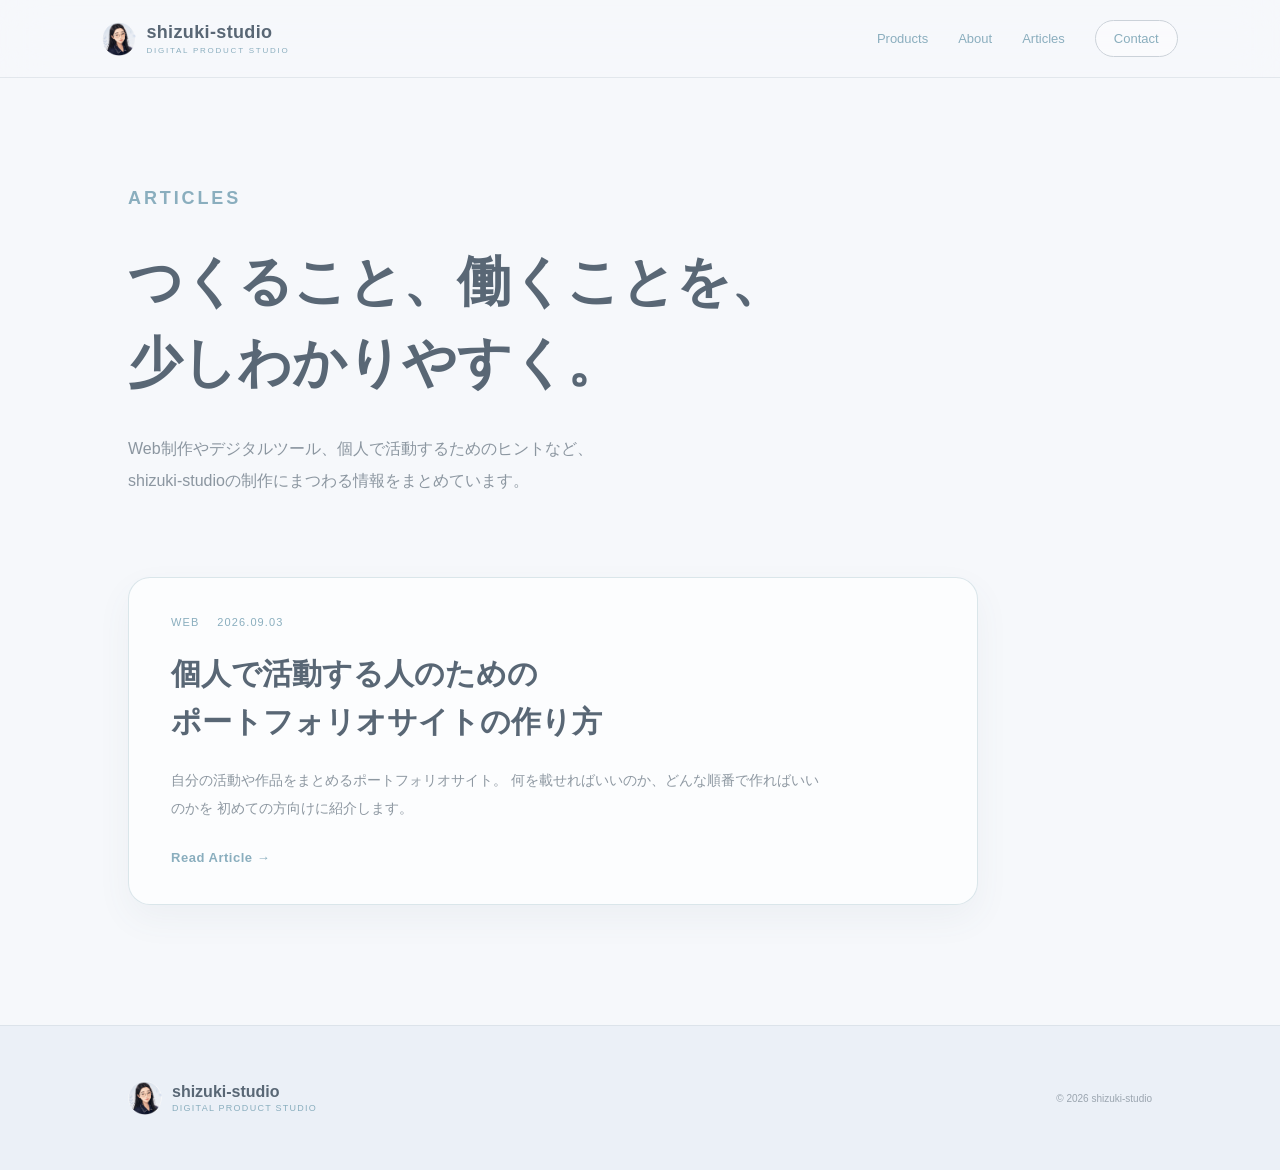
==== articles/index.html @ 88783978 "Add files via upload" ====
<!DOCTYPE html>
<html lang="ja">

<head>
  <meta charset="UTF-8">
  <meta name="viewport" content="width=device-width, initial-scale=1.0">

  <title>Articles | shizuki-studio</title>

  <meta
    name="description"
    content="Web制作やデジタルツール、個人での活動に役立つ情報を発信するshizuki-studioの記事一覧です。"
  >
<meta
  property="og:title"
  content="Articles | shizuki-studio"
>

<meta
  property="og:description"
  content="Web制作やデジタルツール、個人での活動に役立つ情報を発信するshizuki-studioの記事一覧です。"
>

<meta property="og:type" content="website">

<meta
  property="og:url"
  content="https://shizuki-studio.netlify.app/articles/"
>

<meta
  property="og:image"
  content="https://shizuki-studio.netlify.app/images/ogp.png"
>

<meta property="og:site_name" content="shizuki-studio">

<meta name="twitter:card" content="summary_large_image">
  <link rel="stylesheet" href="../style.css">
  <link rel="icon" type="image/png" href="../images/favicon.png">
  <link rel="canonical" href="https://shizuki-studio.netlify.app/articles/">
</head>

<body>

  <!-- HEADER -->
  <header class="header">

    <a href="../index.html" class="logo">
      <img src="../images/studio-icon.png" alt="" class="logo-icon">

      <div class="logo-text">
        <span class="logo-main">shizuki-studio</span>
        <span class="logo-sub">DIGITAL PRODUCT STUDIO</span>
      </div>
    </a>

   <nav class="nav">
  <a href="../index.html#products">Products</a>
  <a href="../index.html#about">About</a>
  <a href="index.html">Articles</a>
  <a href="../index.html#contact" class="nav-contact">Contact</a>
</nav>

  </header>


  <!-- ARTICLES -->
  <main class="articles-page">

    <section class="articles-hero">

      <p class="articles-label">ARTICLES</p>

      <h1>
        つくること、働くことを、<br>
        少しわかりやすく。
      </h1>

      <p class="articles-description">
        Web制作やデジタルツール、個人で活動するためのヒントなど、<br>
        shizuki-studioの制作にまつわる情報をまとめています。
      </p>

    </section>


    <section class="articles-list">

      <a
  href="portfolio-site-howto.html"
  class="article-card"
  data-publish="2026-09-07T17:00:00+09:00"
>

        <div class="article-card-meta">
          <span>WEB</span>
          <time datetime="2026-09-03">2026.09.03</time>
        </div>

        <h2>
          個人で活動する人のための<br>
          ポートフォリオサイトの作り方
        </h2>

        <p>
          自分の活動や作品をまとめるポートフォリオサイト。
          何を載せればいいのか、どんな順番で作ればいいのかを
          初めての方向けに紹介します。
        </p>

        <span class="article-read">
          Read Article →
        </span>

      </a>

    </section>

  </main>


  <!-- FOOTER -->
  <footer class="footer">

    <div class="footer-brand">
      <img src="../images/studio-icon.png" alt="" class="footer-logo-icon">

      <div class="footer-logo-text">
        <span class="footer-logo-main">shizuki-studio</span>
        <span class="footer-logo-sub">DIGITAL PRODUCT STUDIO</span>
      </div>
    </div>

    <p class="copyright">© 2026 shizuki-studio</p>

  </footer>
<script>
  const today = new Date();

  document.querySelectorAll(".article-card").forEach((article) => {
    const publishDate = article.dataset.publish;

    if (!publishDate) return;

    const publish = new Date(publishDate);

    if (publish > today) {
      article.style.display = "none";
    }
  });
</script>
</body>
</html>
---- style.css ----
:root {
  --shizuki-blue: #b5d9e8;
  --blue-mist: #b8cadb;
  --ice-blue: #cbdcec;
  --silver-mist: #cbd2d9;
  --snow-white: #f6f8fb;
  --shizuki-gray: #596775;

  --glass-white: rgba(255, 255, 255, 0.58);
  --glass-blue: rgba(181, 217, 232, 0.22);
  --glass-silver: rgba(203, 210, 217, 0.28);
}

* {
  box-sizing: border-box;
}

html {
  scroll-behavior: smooth;
}

body {
  margin: 0;
  font-family: -apple-system, BlinkMacSystemFont, "Helvetica Neue",
    "Hiragino Sans", sans-serif;
  color: var(--shizuki-gray);
  background: var(--snow-white);
}

/* =========================
   Header
========================= */

.header {
  position: sticky;
  top: 0;
  z-index: 1000;
  width: 100%;
  min-height: 78px;
  display: flex;
  align-items: center;
  justify-content: space-between;
  padding: 14px 8%;
  background: rgba(246, 248, 251, 0.78);
  backdrop-filter: blur(20px);
  -webkit-backdrop-filter: blur(20px);
  border-bottom: 1px solid rgba(203, 210, 217, 0.45);
}

.logo {
  display: flex;
  flex-direction: row;
  align-items: center;
  gap: 10px;

  text-decoration: none;
}

.logo-icon {
  width: 34px;
  height: 34px;

  object-fit: cover;
  border-radius: 50%;
}

.logo-text {
  display: flex;
  flex-direction: column;
}

.logo-main {
  font-size: 18px;
  font-weight: 700;
  letter-spacing: 0.02em;
  color: var(--shizuki-gray);
}

.logo-sub {
  margin-top: 3px;
  font-size: 8px;
  letter-spacing: 0.22em;
  color: #8aaebe;
}

.nav {
  display: flex;
  align-items: center;
  gap: 30px;
}

.nav a {
  position: relative;
  font-size: 13px;
  font-weight: 500;
  color: #8aaebe;
  text-decoration: none;
  transition: 0.2s;
}

.nav a:not(.nav-contact)::after {
  content: "";
  position: absolute;
  left: 0;
  bottom: -6px;
  width: 0;
  height: 1px;
  background: var(--shizuki-blue);
  transition: 0.2s;
}

.nav a:not(.nav-contact):hover::after {
  width: 100%;
}

.nav a:hover {
  color: #7899aa;
}

.nav-contact {
  padding: 10px 18px;
  border: 1px solid var(--silver-mist);
  border-radius: 999px;
  background: rgba(255, 255, 255, 0.42);
  color: #8aaebe !important;
}

/* =========================
   Hero
========================= */

.hero {
  position: relative;
  min-height: 650px;

  display: grid;
  grid-template-columns: 54% 46%;
  align-items: center;
  gap: 55px;

  padding: 80px 8%;

  overflow: hidden;

  background:
    radial-gradient(
      circle at 82% 22%,
      rgba(181, 217, 232, 0.42),
      transparent 32%
    ),
    radial-gradient(
      circle at 65% 80%,
      rgba(203, 220, 236, 0.38),
      transparent 36%
    ),
    linear-gradient(
      135deg,
      #ffffff 0%,
      var(--snow-white) 55%,
      rgba(203, 210, 217, 0.32) 100%
    );
}

.hero-content {
  width: 100%;
  max-width: 650px;
  justify-self: end;
  grid-template-columns: 52% 48%;
}

.hero-label,
.section-label {
  color: #8aaebe;
}

.hero h1 {
  margin: 20px 0;
  font-size: clamp(42px, 5vw, 66px);
  line-height: 1.25;
  color: var(--shizuki-gray);
}

.hero-text {
  max-width: 520px;
  line-height: 2;
  font-size: 15px;
  color: rgba(89, 103, 117, 0.76);
}

.button {
  display: inline-block;
  margin-top: 28px;
  padding: 15px 30px;
  border: 1px solid rgba(255, 255, 255, 0.75);
  border-radius: 100px;
  background: linear-gradient(
    135deg,
    var(--shizuki-blue),
    var(--blue-mist)
  );
  color: var(--shizuki-gray);
  box-shadow: 0 10px 30px rgba(89, 103, 117, 0.08);
  text-decoration: none;
  transition: 0.2s;
}

.button:hover {
  transform: translateY(-2px);
}

.hero-visual {
  width: 100%;
  display: flex;
  align-items: center;
  justify-content: flex-start;
}

.hero-product-image {
  display: block;
  width: 100%;
  max-width: 720px;
  height: auto;
  object-fit: contain;
}

.visual-card {
  position: absolute;
  display: flex;
  align-items: flex-end;
  padding: 24px;
  border: 1px solid rgba(255, 255, 255, 0.72);
  border-radius: 32px;
  background: linear-gradient(
    145deg,
    rgba(255, 255, 255, 0.52),
    rgba(181, 217, 232, 0.18)
  );
  backdrop-filter: blur(24px);
  -webkit-backdrop-filter: blur(24px);
  box-shadow:
    0 25px 60px rgba(89, 103, 117, 0.09),
    inset 0 1px 0 rgba(255, 255, 255, 0.8);
}

.visual-card span {
  font-size: 11px;
  letter-spacing: 0.2em;
  color: rgba(89, 103, 117, 0.58);
}

.card-1 {
  width: 260px;
  height: 300px;
  top: 20px;
  left: 80px;
  transform: rotate(5deg);
}

.card-2 {
  width: 210px;
  height: 230px;
  bottom: 30px;
  left: 0;
  transform: rotate(-8deg);
}

.card-3 {
  width: 170px;
  height: 190px;
  right: 0;
  bottom: 65px;
  transform: rotate(9deg);
}

/* =========================
   Common Sections
========================= */

.section {
  padding: 120px 10%;
}

.section-label {
  font-size: 12px;
  letter-spacing: 0.18em;
  font-weight: 600;
}

.section h2 {
  margin: 12px 0 25px;
  font-size: 34px;
  color: var(--shizuki-gray);
}

.section-text {
  max-width: 650px;
  font-size: 15px;
  line-height: 2;
  color: rgba(89, 103, 117, 0.76);
}

/* =========================
   About
========================= */

.about-section {
  display: grid;
  grid-template-columns: 320px 1fr;
  gap: 90px;
  align-items: start;

  padding-left: calc(8% + 60px);
  padding-right: 8%;
}

.about-left {
  align-self: start;
}

.about-label {
  margin: 0;

  font-size: 18px;
  font-weight: 600;
  letter-spacing: 0.16em;

  color: #8aaebe;
}

.about-profile {
  display: flex;
  flex-direction: column;
  align-items: flex-start;

  margin-top: 35px;
  margin-left: 85px;
}

.about-profile-icon {
  width: 220px;
  height: 220px;

  object-fit: cover;
  border-radius: 50%;

  border: 1px solid rgba(203, 210, 217, 0.6);

  box-shadow:
    0 18px 45px
    rgba(89, 103, 117, 0.10);
}

.about-profile-link {
  width: 220px;

  display: flex;
  align-items: center;
  justify-content: space-between;

  margin-top: 22px;
  padding-bottom: 8px;

  border-bottom: 1px solid var(--silver-mist);

  color: #8aaebe;
  text-decoration: none;

  font-size: 13px;
  letter-spacing: 0.08em;

  transition: 0.2s;
}

.about-profile-link span:last-child {
  color: #8aaebe;
  transition: 0.2s;
}

.about-profile-link:hover {
  color: #7899aa;
}

.about-profile-link:hover span:last-child {
  transform: translateX(5px);
}


/* 右：About本文 */

.about-content {
  padding: 0;
}

.about-content h2 {
  margin: 0 0 28px;

  font-size: clamp(32px, 4vw, 46px);
  line-height: 1.5;

  color: var(--shizuki-gray);
}

.about-main {
  margin: 0;

  font-size: 18px;
  line-height: 2.1;

  color: rgba(89, 103, 117, 0.88);
}

.about-text {
  max-width: 570px;

  margin-top: 28px;

  font-size: 14px;
  line-height: 2;

  color: rgba(89, 103, 117, 0.68);
}

.about-tags {
  display: flex;
  flex-wrap: wrap;
  gap: 10px;

  margin-top: 35px;
}

.about-tags span {
  padding: 8px 17px;

  border: 1px solid rgba(203, 210, 217, 0.7);
  border-radius: 999px;

  background: rgba(255, 255, 255, 0.45);

  font-size: 11px;
  letter-spacing: 0.1em;

  color: #8aaebe;
}

/* =========================
   Products
========================= */

.products {
  background: linear-gradient(
    180deg,
    rgba(255, 255, 255, 0.72),
    var(--snow-white)
  );
}

.products-heading {
  display: block;
  margin-bottom: 55px;
}

.products-label {
  margin: 0 0 32px;

  font-size: 18px;
  font-weight: 600;
  letter-spacing: 0.16em;

  color: #8aaebe;
}

.products-heading h2 {
  margin: 0;

  font-size: clamp(32px, 4vw, 46px);
  line-height: 1.5;

  color: var(--shizuki-gray);
}

.products-intro {
  max-width: 650px;
  margin: 28px 0 0;

  font-size: 16px;
  line-height: 2;

  color: rgba(89, 103, 117, 0.68);
}

.product-grid {
  display: grid;
  grid-template-columns: repeat(auto-fit, minmax(260px, 1fr));
  gap: 30px;
  margin-top: 50px;
}

.product-card {
  position: relative;
  padding: 22px 22px 28px;
  border: 1px solid rgba(203, 210, 217, 0.55);
  border-radius: 24px;
  background: rgba(255, 255, 255, 0.58);
  backdrop-filter: blur(18px);
  -webkit-backdrop-filter: blur(18px);
  box-shadow: 0 18px 45px rgba(89, 103, 117, 0.07);
  transition: 0.25s;
}

.product-card:hover {
  transform: translateY(-5px);
  box-shadow: 0 24px 55px rgba(89, 103, 117, 0.11);
}

.product-image {
  height: 220px;
  margin-bottom: 25px;
  border-radius: 18px;
  overflow: hidden;
  background: linear-gradient(
    135deg,
    rgba(203, 220, 236, 0.58),
    rgba(255, 255, 255, 0.78)
  );
}

.product-image img {
  width: 100%;
  height: 100%;
  object-fit: cover;
  display: block;
}

.product-card .product-category {
  margin-top: 0;
  font-size: 10px;
  font-weight: 600;
  letter-spacing: 0.18em;
  color: #8aaebe;
}

.product-card h3 {
  margin: 9px 0 12px;
  font-size: 21px;
  color: var(--shizuki-gray);
}

.product-card p {
  line-height: 1.8;
  color: rgba(89, 103, 117, 0.68);
}

.product-card a {
  text-decoration: none;
}

.product-link {
  display: flex !important;
  align-items: center;
  justify-content: space-between;
  width: 100%;
  margin-top: 22px !important;
  padding-top: 17px;
  border-top: 1px solid rgba(203, 210, 217, 0.65);
  font-size: 12px;
  font-weight: 600;
  letter-spacing: 0.05em;
  color: var(--shizuki-gray) !important;
}

.product-link span {
  font-size: 17px;
  color: #8aaebe;
  transition: 0.2s;
}

.product-link:hover span {
  transform: translateX(4px);
}

.coming-soon {
  display: inline-block;
  margin-top: 20px;
  padding: 7px 13px;
  border-radius: 999px;
  background: rgba(181, 217, 232, 0.32);
  font-size: 10px;
  font-weight: 600;
  letter-spacing: 0.12em;
  color: rgba(89, 103, 117, 0.7);
}

/* =========================
   CONTACT
========================= */

.contact-section {
  padding-top: 80px;

  background:
    radial-gradient(
      circle at 15% 30%,
      rgba(181, 217, 232, 0.25),
      transparent 30%
    ),
    linear-gradient(
      180deg,
      var(--snow-white),
      rgba(203, 220, 236, 0.32)
    );
}


/* 左右レイアウト */

.contact-grid {
  display: grid;
  grid-template-columns: 1.4fr 0.8fr;
  gap: 120px;
  align-items: start;
}

.contact-main,
.contact-other-links {
  padding-top: 0;
}


/* CONTACT / LINKS 共通タイトル */

.contact-label,
.contact-links-label {
  margin: 0 0 32px;

  font-size: 18px;
  font-weight: 600;
  line-height: 1;
  letter-spacing: 0.16em;

  color: #8aaebe;
}


/* 左：お問い合わせ */

.contact-main h2 {
  margin: 0;

  font-size: clamp(32px, 4vw, 46px);
  line-height: 1.5;

  color: var(--shizuki-gray);
}

.contact-text {
  max-width: 650px;
  margin: 28px 0 0;

  font-size: 16px;
  line-height: 2;

  color: rgba(89, 103, 117, 0.68);
}


/* メール */

.contact-mail-wrap {
  display: flex;
  align-items: center;
  gap: 18px;

  margin-top: 32px;
}

.contact-mail-button {
  display: inline-flex;
  align-items: center;
  gap: 12px;

  padding: 13px 20px;

  border: 1px solid rgba(138, 174, 190, 0.45);
  border-radius: 12px;

  background: rgba(181, 217, 232, 0.16);

  color: var(--shizuki-gray);
  text-decoration: none;

  transition: 0.2s;
  cursor: pointer;
}

.contact-mail-button span {
  color: #8aaebe;
  transition: 0.2s;
}

.contact-mail-button:hover {
  background: rgba(181, 217, 232, 0.30);
  border-color: #8aaebe;

  transform: translateY(-2px);
}

.contact-mail-button:hover span {
  transform: translateX(4px);
}

.contact-mail-address {
  font-size: 14px;
  letter-spacing: 0.03em;

  color: rgba(89, 103, 117, 0.72);

  user-select: text;
}


/* 右：LINKS */

.contact-link-grid {
  display: grid;
  grid-template-columns: repeat(2, minmax(0, 1fr));
  gap: 14px;
}

.contact-link-card {
  position: relative;
  min-height: 125px;

  display: flex;
  align-items: flex-end;

  padding: 18px;

  border: 1px solid rgba(138, 174, 190, 0.35);
  border-radius: 18px;

  background: rgba(255, 255, 255, 0.48);

  backdrop-filter: blur(16px);
  -webkit-backdrop-filter: blur(16px);

  box-shadow: 0 12px 30px rgba(89, 103, 117, 0.06);

  color: var(--shizuki-gray);
  text-decoration: none;

  transition: 0.25s;
}

.contact-link-icon {
  position: absolute;
  top: 18px;
  left: 18px;

  width: 40px;
  height: 40px;

  object-fit: contain;
}

.profile-card-icon {
  border-radius: 50%;
}

.contact-link-name {
  font-size: 15px;
  font-weight: 600;
  letter-spacing: 0.04em;
}

.contact-link-arrow {
  position: absolute;
  right: 18px;
  bottom: 18px;

  font-size: 17px;
  color: #8aaebe;

  transition: 0.2s;
}

.contact-link-card:hover {
  transform: translateY(-4px);

  border-color: rgba(138, 174, 190, 0.65);
  background: rgba(255, 255, 255, 0.68);

  box-shadow:
    0 18px 40px
    rgba(89, 103, 117, 0.10);
}

.contact-link-name {
  font-size: 15px;
  font-weight: 600;
  letter-spacing: 0.04em;
}

.contact-link-arrow {
  font-size: 17px;
  color: #8aaebe;

  transition: 0.2s;
}

.contact-link-card:hover .contact-link-arrow {
  transform: translateX(3px);
}

/* =========================
   Footer
========================= */

.footer {
  display: flex;
  align-items: center;
  justify-content: space-between;

  padding: 55px 10%;

  background: rgba(203, 220, 236, 0.28);
  border-top: 1px solid rgba(203, 210, 217, 0.45);
}


/* ブランド */

.footer-brand {
  display: flex;
  flex-direction: row;
  align-items: center;
  gap: 10px;
}

.footer-logo-icon {
  width: 34px;
  height: 34px;

  object-fit: cover;
  border-radius: 50%;
  flex-shrink: 0;
}

.footer-logo-text {
  display: flex;
  flex-direction: column;
}

.footer-logo-main {
  font-size: 16px;
  font-weight: 600;

  color: var(--shizuki-gray);
}

.footer-logo-sub {
  margin-top: 2px;

  font-size: 9px;
  font-weight: 500;
  letter-spacing: 0.14em;

  color: #8aaebe;
}


/* コピーライト */

.copyright {
  margin: 0;

  font-size: 10px;

  color: rgba(89, 103, 117, 0.55);
}

/* =========================
   Profile Page
========================= */

.profile-page {
  min-height: 100vh;
  background:
    radial-gradient(
      circle at 50% 0%,
      rgba(181, 217, 232, 0.38),
      transparent 40%
    ),
    linear-gradient(
      180deg,
      #ffffff 0%,
      var(--snow-white) 55%,
      rgba(203, 220, 236, 0.3) 100%
    );
}

.profile-header {
  width: 100%;
  padding: 28px 7%;
}

.profile-back {
  font-size: 12px;
  letter-spacing: 0.05em;
  color: rgba(89, 103, 117, 0.72);
  text-decoration: none;
}

.profile-container {
  width: 100%;
  display: flex;
  justify-content: center;
  padding: 30px 20px 100px;
}

.profile-main {
  width: 100%;
  max-width: 480px;
  text-align: center;
}

.profile-icon {
  width: 110px;
  aspect-ratio: 1 / 1;
  object-fit: cover;
  object-position: center;
  border-radius: 50%;
  border: 5px solid rgba(255, 255, 255, 0.82);
  box-shadow: 0 15px 40px rgba(89, 103, 117, 0.1);
  display: block;
  margin: 0 auto;
}

.profile-label {
  margin: 25px 0 8px;
  font-size: 9px;
  font-weight: 600;
  letter-spacing: 0.2em;
  color: #8aaebe;
}

.profile-main h1 {
  margin: 0;
  font-size: 28px;
  color: var(--shizuki-gray);
}

.profile-studio {
  margin: 7px 0 0;
  font-size: 12px;
  letter-spacing: 0.05em;
  color: rgba(89, 103, 117, 0.55);
}

.profile-description {
  margin: 28px auto 0;
  font-size: 14px;
  line-height: 2;
  color: rgba(89, 103, 117, 0.72);
}

.profile-links {
  display: flex;
  flex-direction: column;
  gap: 13px;
  margin-top: 38px;
}

.profile-links a {
  display: flex;
  justify-content: space-between;
  align-items: center;
  width: 100%;
  padding: 18px 22px;
  border: 1px solid rgba(203, 210, 217, 0.62);
  border-radius: 18px;
  background: rgba(255, 255, 255, 0.5);
  box-shadow: 0 10px 30px rgba(89, 103, 117, 0.06);
  color: var(--shizuki-gray);
  text-decoration: none;
  font-size: 13px;
  backdrop-filter: blur(16px);
  -webkit-backdrop-filter: blur(16px);
  transition: 0.2s;
}

.profile-links a:hover {
  transform: translateY(-3px);
  border-color: var(--shizuki-blue);
  box-shadow: 0 15px 35px rgba(89, 103, 117, 0.1);
}

.profile-favorites {
  margin-top: 50px;
}

.profile-small-label {
  font-size: 9px;
  font-weight: 600;
  letter-spacing: 0.18em;
  color: #8aaebe;
}

.favorite-tags {
  display: flex;
  justify-content: center;
  flex-wrap: wrap;
  gap: 9px;
  margin-top: 15px;
}

.favorite-tags span {
  padding: 8px 14px;
  border: 1px solid rgba(203, 210, 217, 0.5);
  border-radius: 999px;
  background: rgba(181, 217, 232, 0.24);
  font-size: 11px;
  color: rgba(89, 103, 117, 0.72);
}

.profile-link-left {
  display: flex;
  align-items: center;
  gap: 14px;
}

.profile-link-left img {
  width: 25px;
  height: 25px;
  object-fit: contain;
  flex-shrink: 0;
}

.profile-link-arrow {
  font-size: 15px;
  color: #8aaebe;
  transition: transform 0.2s;
}

.profile-links a:hover .profile-link-arrow {
  transform: translate(3px, -3px);
}

/* =========================
   ARTICLES
========================= */

.articles-page {
  min-height: 100vh;
  background: var(--snow-white);
}

.articles-hero {
  padding: 110px 10% 80px;
}

.articles-label {
  margin: 0 0 32px;
  font-size: 18px;
  font-weight: 600;
  letter-spacing: .16em;
  color: #8aaebe;
}

.articles-hero h1 {
  margin: 0;
  font-size: clamp(36px, 5vw, 54px);
  line-height: 1.5;
  color: var(--shizuki-gray);
}

.articles-description {
  max-width: 650px;
  margin: 30px 0 0;
  font-size: 16px;
  line-height: 2;
  color: rgba(89, 103, 117, .68);
}


/* 記事一覧 */

.articles-list {
  padding: 0 10% 120px;
}

.article-card {
  display: block;
  max-width: 850px;
  padding: 38px 42px;
  border: 1px solid rgba(138, 174, 190, .3);
  border-radius: 22px;
  background: rgba(255, 255, 255, .65);
  box-shadow: 0 14px 35px rgba(89, 103, 117, .06);
  color: var(--shizuki-gray);
  text-decoration: none;
  transition: .25s;
}

.article-card:hover {
  transform: translateY(-4px);
  border-color: rgba(138, 174, 190, .6);
  box-shadow: 0 20px 45px rgba(89, 103, 117, .1);
}

.article-card-meta {
  display: flex;
  align-items: center;
  gap: 18px;
  margin-bottom: 22px;
  font-size: 11px;
  letter-spacing: .1em;
  color: #8aaebe;
}

.article-card h2 {
  margin: 0;
  font-size: clamp(23px, 3vw, 30px);
  line-height: 1.6;
  color: var(--shizuki-gray);
}

.article-card p {
  max-width: 650px;
  margin: 20px 0 0;
  font-size: 14px;
  line-height: 2;
  color: rgba(89, 103, 117, .68);
}

.article-read {
  display: inline-block;
  margin-top: 28px;
  font-size: 13px;
  font-weight: 600;
  letter-spacing: .04em;
  color: #8aaebe;
}

/* =========================
   ARTICLE PAGE
========================= */

.article-page {
  min-height: 100vh;
  background: var(--snow-white);
}

.article {
  max-width: 920px;
  margin: 0 auto;
  padding: 110px 7% 120px;
}

.article-header {
  padding-bottom: 55px;
  border-bottom: 1px solid rgba(138, 174, 190, .28);
}

.article-meta {
  display: flex;
  align-items: center;
  gap: 18px;
  margin-bottom: 24px;
  font-size: 11px;
  letter-spacing: .1em;
  color: #8aaebe;
}

.article-header h1 {
  margin: 0;
  font-size: clamp(34px, 5vw, 50px);
  line-height: 1.55;
  color: var(--shizuki-gray);
}

.article-lead {
  max-width: 720px;
  margin: 30px 0 0;
  font-size: 16px;
  line-height: 2;
  color: rgba(89, 103, 117, .72);
}


/* 本文 */

.article-body {
  max-width: 760px;
  margin: 70px auto 0;
}

.article-body h2 {
  margin: 70px 0 24px;
  padding-bottom: 14px;
  border-bottom: 1px solid rgba(138, 174, 190, .28);
  font-size: 28px;
  line-height: 1.6;
  color: var(--shizuki-gray);
}

.article-body h2:first-child {
  margin-top: 0;
}

.article-body h3 {
  margin: 42px 0 18px;
  font-size: 21px;
  line-height: 1.6;
  color: var(--shizuki-gray);
}

.article-body p {
  margin: 0 0 26px;
  font-size: 16px;
  line-height: 2.1;
  color: rgba(89, 103, 117, .78);
}

.article-body ul,
.article-body ol {
  margin: 24px 0 32px;
  padding-left: 1.5em;
}

.article-body li {
  margin-bottom: 12px;
  font-size: 16px;
  line-height: 1.9;
  color: rgba(89, 103, 117, .78);
}

.article-body a {
  color: #8aaebe;
  text-decoration: underline;
  text-underline-offset: 4px;
}


/* 商品導線 */

.article-product {
  max-width: 760px;
  margin: 90px auto 0;
  padding: 42px;
  border: 1px solid rgba(138, 174, 190, .32);
  border-radius: 22px;
  background:
    radial-gradient(
      circle at 15% 20%,
      rgba(181, 217, 232, .24),
      transparent 36%
    ),
    rgba(255, 255, 255, .66);
  box-shadow: 0 16px 38px rgba(89, 103, 117, .06);
}

.article-product-label {
  margin: 0 0 18px;
  font-size: 11px;
  font-weight: 600;
  letter-spacing: .16em;
  color: #8aaebe;
}

.article-product h2 {
  margin: 0;
  font-size: 28px;
  line-height: 1.6;
  color: var(--shizuki-gray);
}

.article-product > p:not(.article-product-label) {
  max-width: 600px;
  margin: 22px 0 28px;
  font-size: 15px;
  line-height: 2;
  color: rgba(89, 103, 117, .72);
}


/* 記事一覧へ */

.article-back {
  max-width: 760px;
  margin: 55px auto 0;
}

.article-back a {
  font-size: 13px;
  color: #8aaebe;
  text-decoration: none;
}

.article-back a:hover {
  text-decoration: underline;
  text-underline-offset: 4px;
}

/* =========================
   HOME ARTICLES
========================= */

.home-articles {
  background:
    radial-gradient(
      circle at 85% 20%,
      rgba(181, 217, 232, .18),
      transparent 32%
    ),
    var(--snow-white);
}

.home-articles-heading {
  display: flex;
  justify-content: space-between;
  align-items: flex-end;
  gap: 40px;
  margin-bottom: 55px;
}

.home-articles-label {
  margin: 0 0 32px;
  font-size: 18px;
  font-weight: 600;
  letter-spacing: .16em;
  color: #8aaebe;
}

.home-articles-heading h2 {
  margin: 0;
  font-size: clamp(32px, 4vw, 46px);
  line-height: 1.5;
  color: var(--shizuki-gray);
}

.articles-all-link {
  flex-shrink: 0;
  padding-bottom: 8px;
  font-size: 13px;
  font-weight: 600;
  color: #8aaebe;
  text-decoration: none;
}

.articles-all-link span {
  display: inline-block;
  margin-left: 6px;
  transition: .2s;
}

.articles-all-link:hover span {
  transform: translateX(4px);
}


/* 記事カード */

.home-article-list {
  max-width: 850px;
}

.home-article-card {
  display: block;
  padding: 38px 42px;
  border: 1px solid rgba(138, 174, 190, .3);
  border-radius: 22px;
  background: rgba(255, 255, 255, .62);
  box-shadow: 0 14px 35px rgba(89, 103, 117, .06);
  color: var(--shizuki-gray);
  text-decoration: none;
  transition: .25s;
}

.home-article-card:hover {
  transform: translateY(-4px);
  border-color: rgba(138, 174, 190, .6);
  box-shadow: 0 20px 45px rgba(89, 103, 117, .1);
}

.home-article-meta {
  display: flex;
  align-items: center;
  gap: 18px;
  margin-bottom: 22px;
  font-size: 11px;
  letter-spacing: .1em;
  color: #8aaebe;
}

.home-article-card h3 {
  margin: 0;
  font-size: clamp(23px, 3vw, 30px);
  line-height: 1.6;
  color: var(--shizuki-gray);
}

.home-article-card p {
  max-width: 650px;
  margin: 20px 0 0;
  font-size: 14px;
  line-height: 2;
  color: rgba(89, 103, 117, .68);
}

.home-article-read {
  display: inline-block;
  margin-top: 28px;
  font-size: 13px;
  font-weight: 600;
  color: #8aaebe;
}

/* =========================
   Smartphone
========================= */

@media (max-width: 700px) {
  .header {
    padding: 12px 6%;
  }

  .logo-main {
    font-size: 15px;
  }

  .logo-sub {
    font-size: 7px;
  }

  .nav {
    gap: 12px;
  }

  .nav a {
    font-size: 11px;
  }

  .nav-contact {
    padding: 8px 12px;
  }

  .hero {
  grid-template-columns: 1fr;
  min-height: auto;
  padding: 60px 7%;
}

.hero-content {
  width: 100%;
  max-width: none;
}

.hero-visual {
  width: 100%;
  margin: 40px auto 0;
}

.hero-product-image {
  width: 100%;
  max-width: 500px;
}

  .section {
    padding: 90px 7%;
  }

  .about-section {
    grid-template-columns: 1fr;
    gap: 20px;
  }

  .about-content {
    padding-top: 0;
  }

  .about-main {
    font-size: 16px;
  }

  .products-heading {
    flex-direction: column;
    align-items: flex-start;
    gap: 10px;
  }

  .products-intro br {
    display: none;
  }

  .footer {
    flex-direction: column;
    align-items: flex-start;
    gap: 30px;
    padding: 45px 7%;
  }
}

@media (max-width: 700px) {

  .contact-grid {
    grid-template-columns: 1fr;
    row-gap: 0;
  }

  /* 1. CONTACT */
  .contact-label {
    order: 1;
    margin-bottom: 24px;
  }

  /* 2. お問い合わせ本文 */
  .contact-main {
    order: 2;
    width: 100%;
  }

  /* 3. LINKS */
  .contact-links-label {
    order: 3;
    margin-top: 55px;
    margin-bottom: 24px;
  }

  /* 4. リンクカード */
  .contact-other-links {
    order: 4;
    width: 100%;
    display: block;
  }

  .contact-link-grid {
    display: grid;
    grid-template-columns: repeat(2, minmax(0, 1fr));
    gap: 12px;
  }

  .contact-link-card {
    min-height: 110px;
  }

  .contact-mail-wrap {
    flex-direction: column;
    align-items: flex-start;
    gap: 12px;
  }

    /* ARTICLES */

  .articles-hero {
    padding: 70px 7% 55px;
  }

  .articles-hero h1 {
    font-size: 32px;
  }

  .articles-description br {
    display: none;
  }

  .articles-list {
    padding: 0 7% 90px;
  }

  .article-card {
    padding: 28px 24px;
    border-radius: 18px;
  }

  .article-card h2 br {
    display: none;
  }

    /* ARTICLE PAGE */

  .article {
    padding: 70px 7% 90px;
  }

  .article-header {
    padding-bottom: 42px;
  }

  .article-header h1 {
    font-size: 31px;
  }

  .article-header h1 br {
    display: none;
  }

  .article-lead {
    font-size: 15px;
  }

  .article-body {
    margin-top: 50px;
  }

  .article-body h2 {
    margin-top: 55px;
    font-size: 23px;
  }

  .article-body h3 {
    font-size: 19px;
  }

  .article-body p,
  .article-body li {
    font-size: 15px;
  }

  .article-product {
    margin-top: 65px;
    padding: 30px 24px;
    border-radius: 18px;
  }

  .article-product h2 {
    font-size: 23px;
  }

    /* HOME ARTICLES */

  .home-articles-heading {
    flex-direction: column;
    align-items: flex-start;
    gap: 28px;
    margin-bottom: 40px;
  }

  .home-articles-label {
    margin-bottom: 24px;
  }

  .articles-all-link {
    padding-bottom: 0;
  }

  .home-article-card {
    padding: 28px 24px;
    border-radius: 18px;
  }

  .home-article-card h3 br {
    display: none;
  }

}
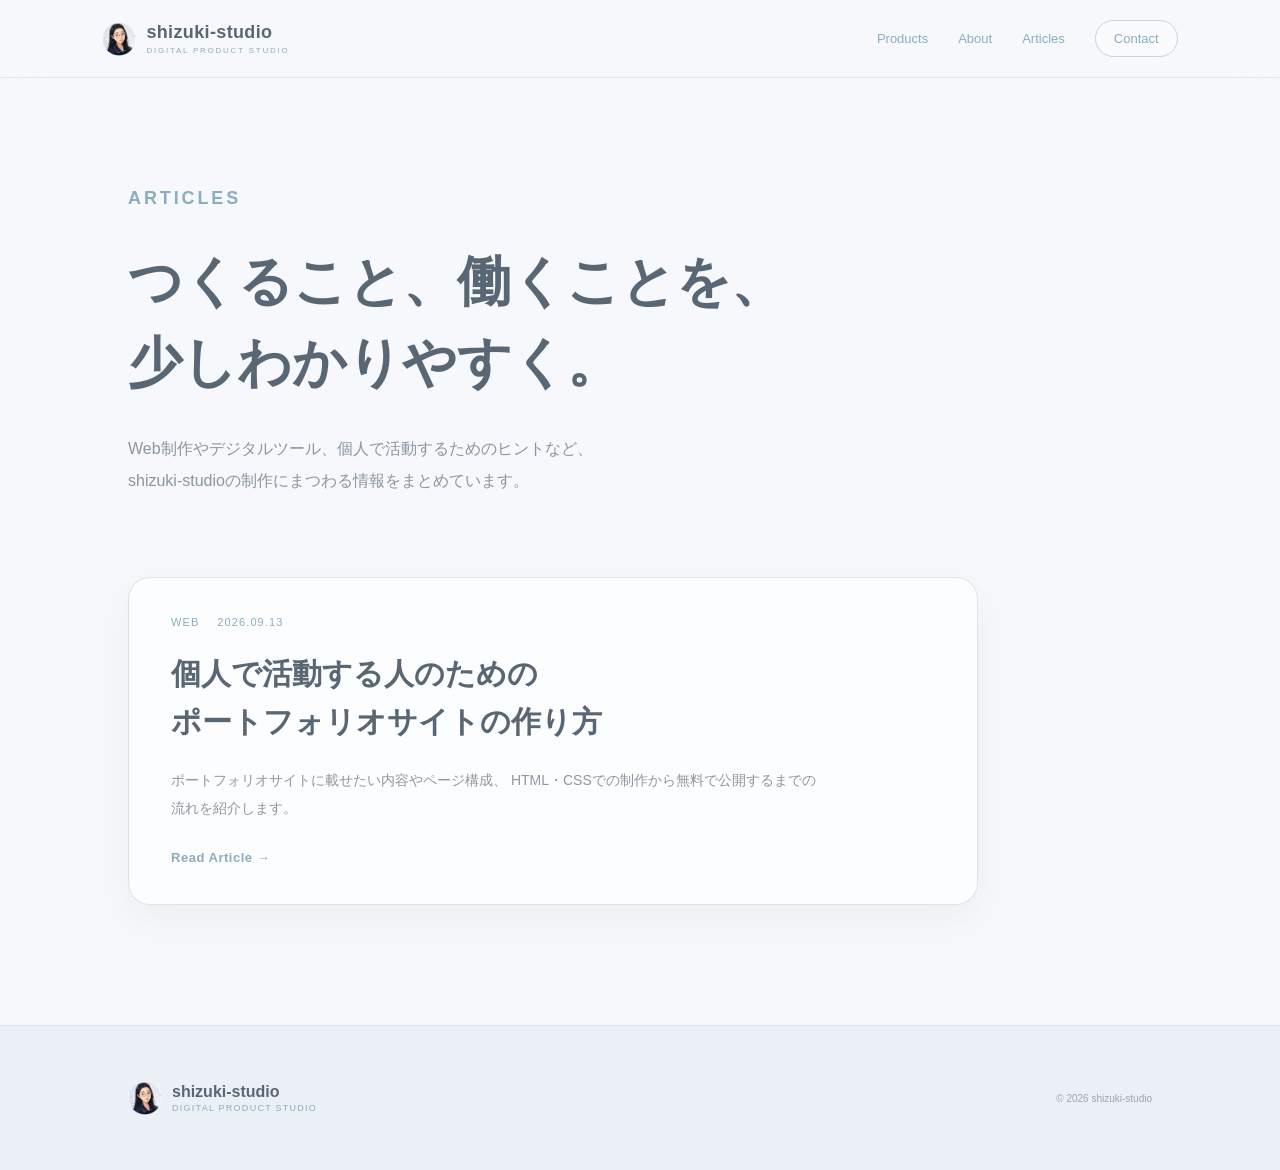
==== commit 98650b93: "Add files via upload" ====
--- a/articles/index.html
+++ b/articles/index.html
@@ -87,35 +87,34 @@
 
     <section class="articles-list">
 
-      <a
-  href="portfolio-site-howto.html"
+  <a
+  href="html-website-howto.html"
   class="article-card"
-  data-publish="2026-09-07T17:00:00+09:00"
+  data-publish="2026-09-13T09:00:00+09:00"
 >
 
-        <div class="article-card-meta">
-          <span>WEB</span>
-          <time datetime="2026-09-03">2026.09.03</time>
-        </div>
+    <div class="article-card-meta">
+      <span>WEB</span>
+      <time datetime="2026-09-13">2026.09.13</time>
+    </div>
 
-        <h2>
-          個人で活動する人のための<br>
-          ポートフォリオサイトの作り方
-        </h2>
+    <h2>
+      個人で活動する人のための<br>
+      ポートフォリオサイトの作り方
+    </h2>
 
-        <p>
-          自分の活動や作品をまとめるポートフォリオサイト。
-          何を載せればいいのか、どんな順番で作ればいいのかを
-          初めての方向けに紹介します。
-        </p>
+    <p>
+      ポートフォリオサイトに載せたい内容やページ構成、
+      HTML・CSSでの制作から無料で公開するまでの流れを紹介します。
+    </p>
 
-        <span class="article-read">
-          Read Article →
-        </span>
+    <span class="article-read">
+      Read Article →
+    </span>
 
-      </a>
+  </a>
 
-    </section>
+</section>
 
   </main>
 
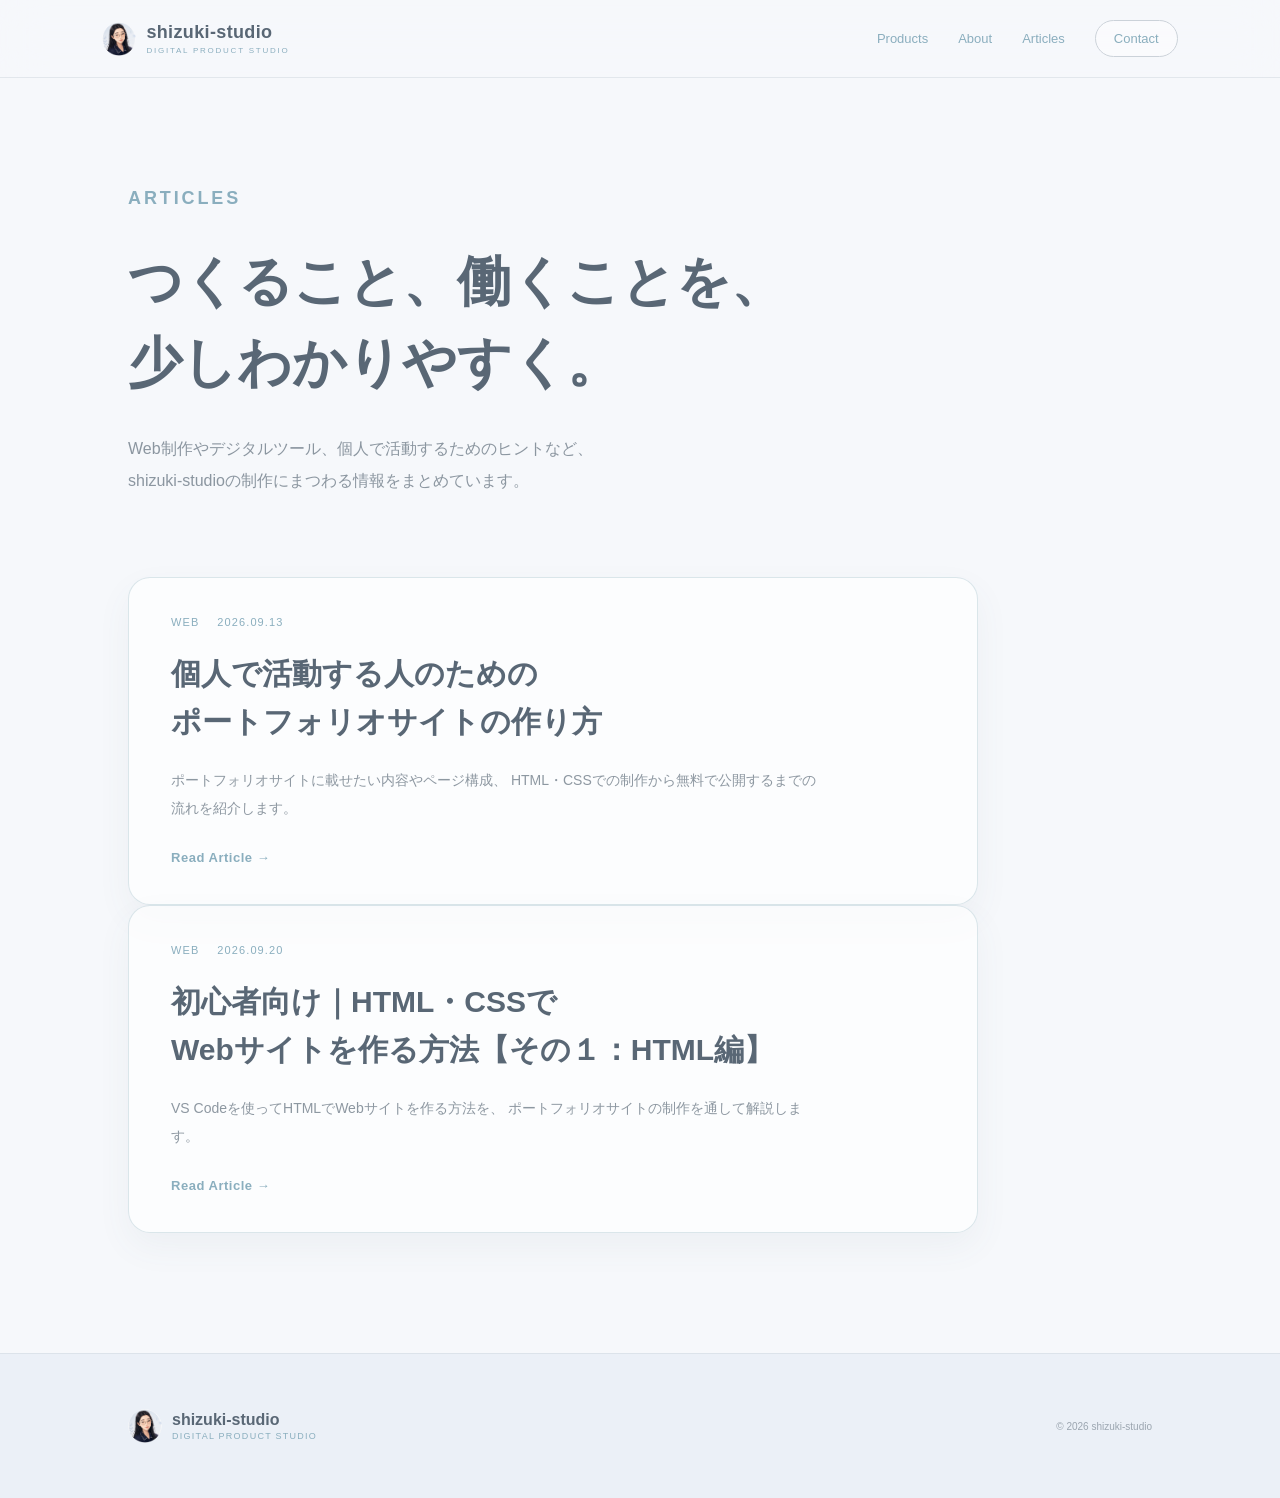
==== commit 16771bcf: "Add files via upload" ====
--- a/articles/index.html
+++ b/articles/index.html
@@ -11,34 +11,46 @@
     name="description"
     content="Web制作やデジタルツール、個人での活動に役立つ情報を発信するshizuki-studioの記事一覧です。"
   >
-<meta
-  property="og:title"
-  content="Articles | shizuki-studio"
->
-
-<meta
-  property="og:description"
-  content="Web制作やデジタルツール、個人での活動に役立つ情報を発信するshizuki-studioの記事一覧です。"
->
-
-<meta property="og:type" content="website">
-
-<meta
-  property="og:url"
-  content="https://shizuki-studio.netlify.app/articles/"
->
-
-<meta
-  property="og:image"
-  content="https://shizuki-studio.netlify.app/images/ogp.png"
->
-
-<meta property="og:site_name" content="shizuki-studio">
-
-<meta name="twitter:card" content="summary_large_image">
+
+  <meta
+    property="og:title"
+    content="Articles | shizuki-studio"
+  >
+
+  <meta
+    property="og:description"
+    content="Web制作やデジタルツール、個人での活動に役立つ情報を発信するshizuki-studioの記事一覧です。"
+  >
+
+  <meta property="og:type" content="website">
+
+  <meta
+    property="og:url"
+    content="https://shizuki-studio.netlify.app/articles/"
+  >
+
+  <meta
+    property="og:image"
+    content="https://shizuki-studio.netlify.app/images/ogp.png"
+  >
+
+  <meta property="og:site_name" content="shizuki-studio">
+
+  <meta name="twitter:card" content="summary_large_image">
+
   <link rel="stylesheet" href="../style.css">
-  <link rel="icon" type="image/png" href="../images/favicon.png">
-  <link rel="canonical" href="https://shizuki-studio.netlify.app/articles/">
+
+  <link
+    rel="icon"
+    type="image/png"
+    href="../images/favicon.png"
+  >
+
+  <link
+    rel="canonical"
+    href="https://shizuki-studio.netlify.app/articles/"
+  >
+
 </head>
 
 <body>
@@ -47,20 +59,26 @@
   <header class="header">
 
     <a href="../index.html" class="logo">
-      <img src="../images/studio-icon.png" alt="" class="logo-icon">
+
+      <img
+        src="../images/studio-icon.png"
+        alt=""
+        class="logo-icon"
+      >
 
       <div class="logo-text">
         <span class="logo-main">shizuki-studio</span>
         <span class="logo-sub">DIGITAL PRODUCT STUDIO</span>
       </div>
+
     </a>
 
-   <nav class="nav">
-  <a href="../index.html#products">Products</a>
-  <a href="../index.html#about">About</a>
-  <a href="index.html">Articles</a>
-  <a href="../index.html#contact" class="nav-contact">Contact</a>
-</nav>
+    <nav class="nav">
+      <a href="../index.html#products">Products</a>
+      <a href="../index.html#about">About</a>
+      <a href="index.html">Articles</a>
+      <a href="../index.html#contact" class="nav-contact">Contact</a>
+    </nav>
 
   </header>
 
@@ -87,34 +105,58 @@
 
     <section class="articles-list">
 
-  <a
-  href="html-website-howto.html"
+      <a
+        href="portfolio-site-howto.html"
+        class="article-card"
+        data-publish="2026-09-13T09:00:00+09:00"
+      >
+
+        <div class="article-card-meta">
+          <span>WEB</span>
+          <time datetime="2026-09-13">2026.09.13</time>
+        </div>
+
+        <h2>
+          個人で活動する人のための<br>
+          ポートフォリオサイトの作り方
+        </h2>
+
+        <p>
+          ポートフォリオサイトに載せたい内容やページ構成、
+          HTML・CSSでの制作から無料で公開するまでの流れを紹介します。
+        </p>
+
+        <span class="article-read">
+          Read Article →
+        </span>
+
+      </a>
+
+<a
+  href="html-css-website-howto.html"
   class="article-card"
-  data-publish="2026-09-13T09:00:00+09:00"
+  data-publish="2026-09-20T09:00:00+09:00"
 >
-
-    <div class="article-card-meta">
-      <span>WEB</span>
-      <time datetime="2026-09-13">2026.09.13</time>
-    </div>
-
-    <h2>
-      個人で活動する人のための<br>
-      ポートフォリオサイトの作り方
-    </h2>
-
-    <p>
-      ポートフォリオサイトに載せたい内容やページ構成、
-      HTML・CSSでの制作から無料で公開するまでの流れを紹介します。
-    </p>
-
-    <span class="article-read">
-      Read Article →
-    </span>
-
-  </a>
-
-</section>
+  <div class="article-card-meta">
+    <span>WEB</span>
+    <time datetime="2026-09-20">2026.09.20</time>
+  </div>
+
+  <h2>
+    初心者向け｜HTML・CSSで<br>
+    Webサイトを作る方法【その１：HTML編】
+  </h2>
+
+  <p>
+    VS Codeを使ってHTMLでWebサイトを作る方法を、
+    ポートフォリオサイトの制作を通して解説します。
+  </p>
+
+  <span class="article-read">
+    Read Article →
+  </span>
+</a>
+    </section>
 
   </main>
 
@@ -123,31 +165,40 @@
   <footer class="footer">
 
     <div class="footer-brand">
-      <img src="../images/studio-icon.png" alt="" class="footer-logo-icon">
+
+      <img
+        src="../images/studio-icon.png"
+        alt=""
+        class="footer-logo-icon"
+      >
 
       <div class="footer-logo-text">
         <span class="footer-logo-main">shizuki-studio</span>
         <span class="footer-logo-sub">DIGITAL PRODUCT STUDIO</span>
       </div>
+
     </div>
 
-    <p class="copyright">© 2026 shizuki-studio</p>
+    <p class="copyright">
+      © 2026 shizuki-studio
+    </p>
 
   </footer>
-<script>
-  const today = new Date();
-
-  document.querySelectorAll(".article-card").forEach((article) => {
-    const publishDate = article.dataset.publish;
-
-    if (!publishDate) return;
-
-    const publish = new Date(publishDate);
-
-    if (publish > today) {
-      article.style.display = "none";
-    }
-  });
-</script>
+
+
+  <!-- 予約公開 -->
+  <script>
+    const now = new Date();
+
+    document.querySelectorAll("[data-publish]").forEach((item) => {
+      const publishDate = new Date(item.dataset.publish);
+
+      if (publishDate > now) {
+        item.style.display = "none";
+      }
+    });
+  </script>
+
 </body>
+
 </html>
--- a/style.css
+++ b/style.css
@@ -1247,8 +1247,15 @@
   max-width: 760px;
   margin: 90px auto 0;
   padding: 42px;
+
+  display: grid;
+  grid-template-columns: 1.1fr .9fr;
+  gap: 45px;
+  align-items: center;
+
   border: 1px solid rgba(138, 174, 190, .32);
   border-radius: 22px;
+
   background:
     radial-gradient(
       circle at 15% 20%,
@@ -1256,7 +1263,20 @@
       transparent 36%
     ),
     rgba(255, 255, 255, .66);
+
   box-shadow: 0 16px 38px rgba(89, 103, 117, .06);
+}
+
+.article-product-image {
+  width: 100%;
+}
+
+.article-product-image img {
+  display: block;
+  width: 100%;
+  height: auto;
+  border-radius: 12px;
+  box-shadow: 0 12px 30px rgba(89, 103, 117, .12);
 }
 
 .article-product-label {
@@ -1415,6 +1435,229 @@
   color: #8aaebe;
 }
 
+.article-summary {
+  max-width: 720px;
+  margin-top: 38px;
+  padding: 26px 30px;
+  border: 1px solid rgba(138, 174, 190, .3);
+  border-radius: 16px;
+  background: rgba(181, 217, 232, .1);
+}
+
+.article-summary-title {
+  margin: 0 0 14px;
+  font-size: 14px;
+  font-weight: 600;
+  color: #8aaebe;
+}
+
+.article-summary ul {
+  margin: 0;
+  padding-left: 1.4em;
+}
+
+.article-summary li {
+  margin: 8px 0;
+  font-size: 14px;
+  line-height: 1.8;
+  color: rgba(89, 103, 117, .76);
+}
+
+.article-example {
+  margin: 32px 0;
+  padding: 32px;
+  border: 1px solid rgba(138, 174, 190, .3);
+  border-radius: 18px;
+  background: rgba(181, 217, 232, .08);
+}
+
+.article-example-title {
+  margin: 0 0 24px !important;
+  font-size: 13px !important;
+  font-weight: 600;
+  letter-spacing: .05em;
+  color: #8aaebe !important;
+}
+
+.article-example-flow {
+  display: flex;
+  flex-direction: column;
+  align-items: flex-start;
+  gap: 8px;
+}
+
+.article-example-flow span {
+  font-size: 15px;
+  line-height: 1.6;
+  color: rgba(89, 103, 117, .8);
+}
+
+.article-example-flow span:nth-child(even) {
+  padding-left: 12px;
+  color: #8aaebe;
+}
+
+.article-checklist {
+  margin: 32px 0;
+  padding: 30px 32px;
+  border: 1px solid rgba(138, 174, 190, .3);
+  border-radius: 18px;
+  background: rgba(181, 217, 232, .08);
+}
+
+.article-checklist-title {
+  margin: 0 0 20px !important;
+  font-size: 13px !important;
+  font-weight: 600;
+  letter-spacing: .05em;
+  color: #8aaebe !important;
+}
+
+.article-checklist ul {
+  margin: 0;
+  padding: 0;
+  list-style: none;
+}
+
+.article-checklist li {
+  position: relative;
+  margin: 12px 0;
+  padding-left: 28px;
+}
+
+.article-checklist li::before {
+  content: "✓";
+  position: absolute;
+  left: 0;
+  color: #8aaebe;
+  font-weight: 600;
+}
+
+.article-summary a {
+  color: rgba(89, 103, 117, .78);
+  text-decoration: none;
+  transition: .2s;
+}
+
+.article-summary a:hover {
+  color: #8aaebe;
+}
+
+.section-more-link {
+  width: 180px;
+  flex-shrink: 0;
+}
+
+.products-heading,
+.home-articles-heading {
+  display: block;
+  margin-bottom: 55px;
+}
+
+.section-more-link {
+  width: 180px;
+  margin-top: 28px;
+}
+
+.home-articles-intro {
+  max-width: 650px;
+  margin: 28px 0 0;
+  font-size: 16px;
+  line-height: 2;
+  color: rgba(89, 103, 117, .68);
+}
+
+.article-screenshot {
+  margin: 36px 0;
+}
+
+.article-screenshot img {
+  display: block;
+  width: 100%;
+  height: auto;
+  border: 1px solid rgba(138, 174, 190, .25);
+  border-radius: 16px;
+  box-shadow: 0 14px 35px rgba(89, 103, 117, .08);
+}
+
+.article-image-caption {
+  margin: 12px 0 0 !important;
+  font-size: 12px !important;
+  line-height: 1.6 !important;
+  text-align: center;
+  color: rgba(89, 103, 117, .55) !important;
+}
+
+.article-file-tree {
+  display: flex;
+  flex-direction: column;
+  gap: 8px;
+  font-family: monospace;
+}
+
+.article-file-tree span {
+  font-size: 14px;
+  line-height: 1.7;
+  color: rgba(89, 103, 117, .8);
+}
+
+.article-body pre {
+  margin: 30px 0;
+  padding: 24px;
+  overflow-x: auto;
+  border: 1px solid rgba(138, 174, 190, .25);
+  border-radius: 14px;
+  background: #f5f8fa;
+}
+
+.article-body code {
+  font-family: monospace;
+  font-size: 14px;
+  line-height: 1.8;
+  color: #596775;
+}
+
+.article-body p code,
+.article-body li code {
+  padding: 2px 6px;
+  border-radius: 5px;
+  background: rgba(181, 217, 232, .18);
+  font-size: .9em;
+}
+
+/* トップページ Articles レイアウト修正 */
+#articles .home-articles-heading {
+  display: block !important;
+  margin-bottom: 55px;
+}
+
+#articles .home-articles-label {
+  display: block;
+  margin: 0 0 32px;
+}
+
+#articles .home-articles-heading h2 {
+  display: block;
+  margin: 0;
+}
+
+#articles .home-articles-intro {
+  display: block;
+  max-width: 650px;
+  margin: 28px 0 0;
+}
+
+#articles .section-more-link {
+  display: flex;
+  width: 180px;
+  margin-top: 28px;
+}
+
+#articles .home-article-list {
+  display: block;
+  max-width: 850px;
+}
+
 /* =========================
    Smartphone
 ========================= */
@@ -1617,9 +1860,15 @@
   }
 
   .article-product {
+    grid-template-columns: 1fr;
+    gap: 35px;
     margin-top: 65px;
     padding: 30px 24px;
     border-radius: 18px;
+  }
+
+  .article-product-image {
+    max-width: 420px;
   }
 
   .article-product h2 {
@@ -1652,4 +1901,18 @@
     display: none;
   }
 
+  .article-summary {
+  padding: 22px 20px;
+}
+
+.section-more-link {
+    width: 180px;
+    margin-top: 24px;
+  }
+
+  .home-articles-intro br,
+  .products-intro br {
+    display: none;
+  }
+
 }
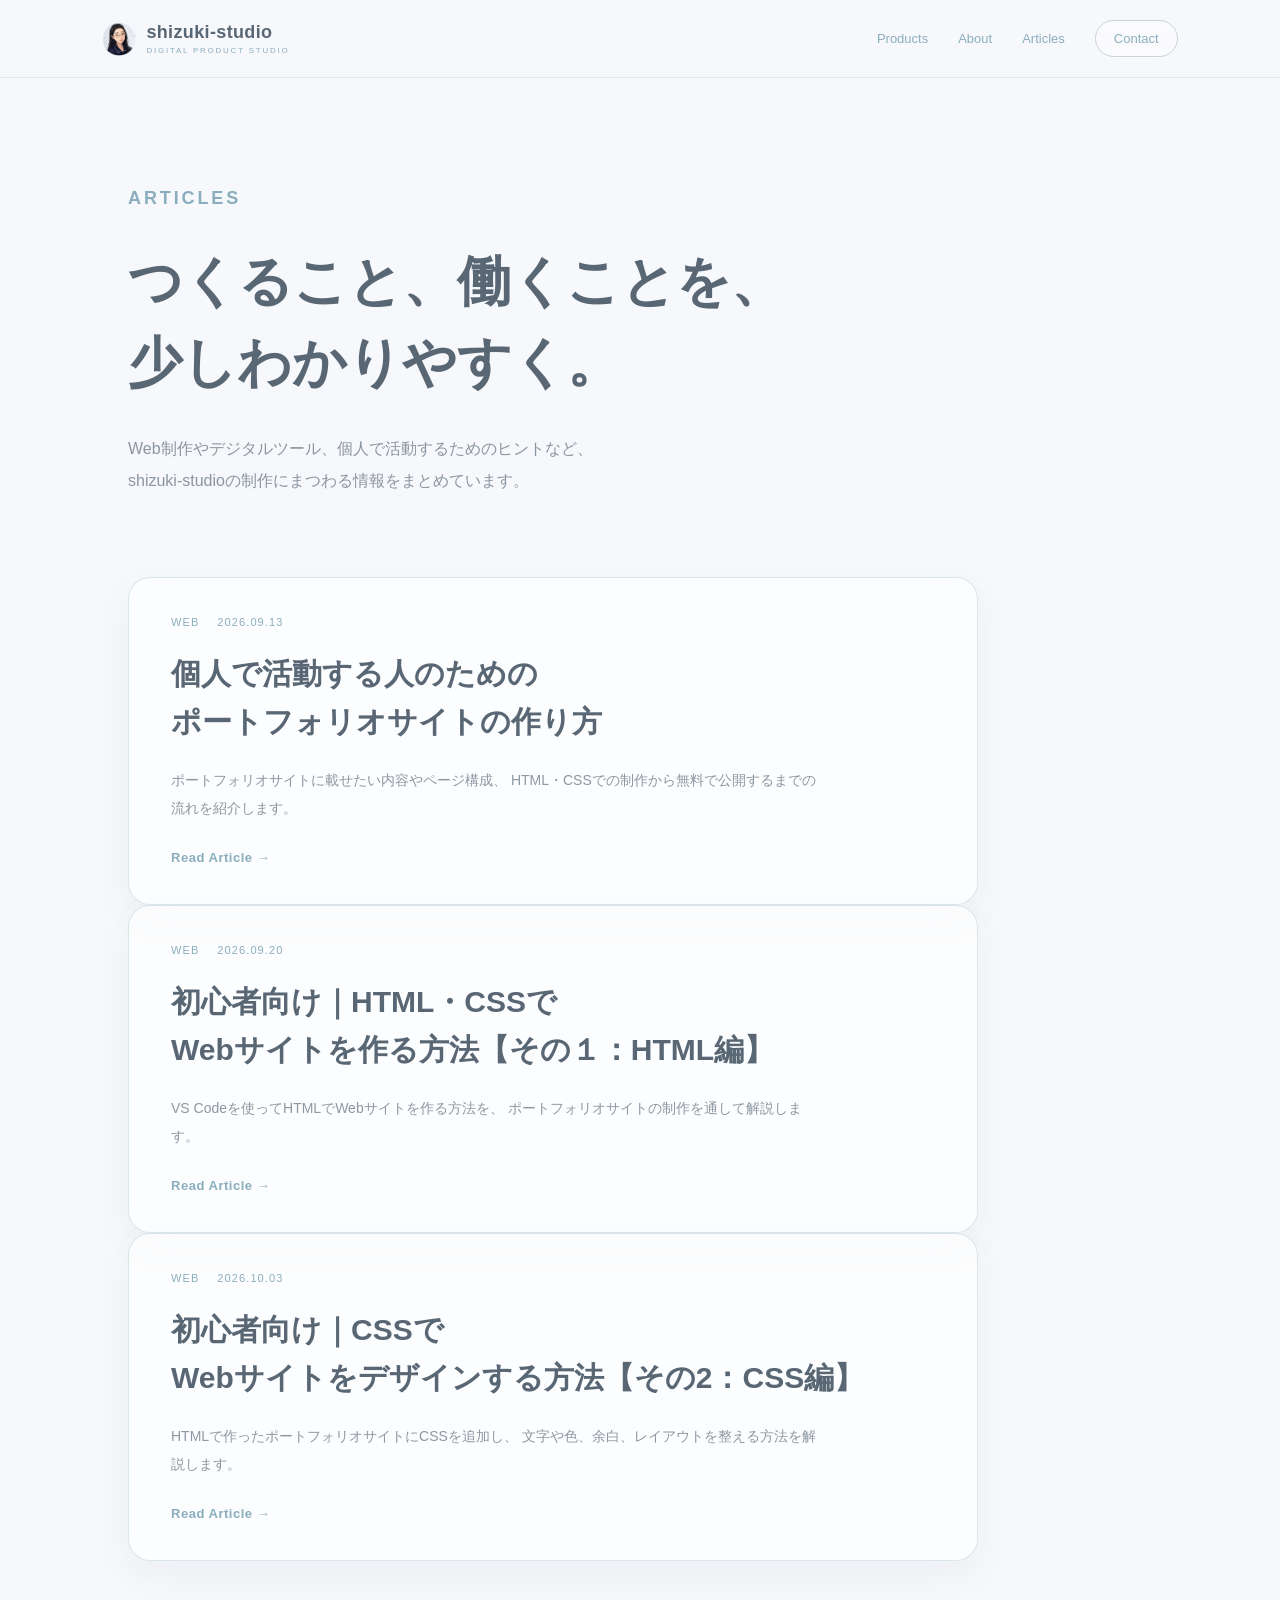
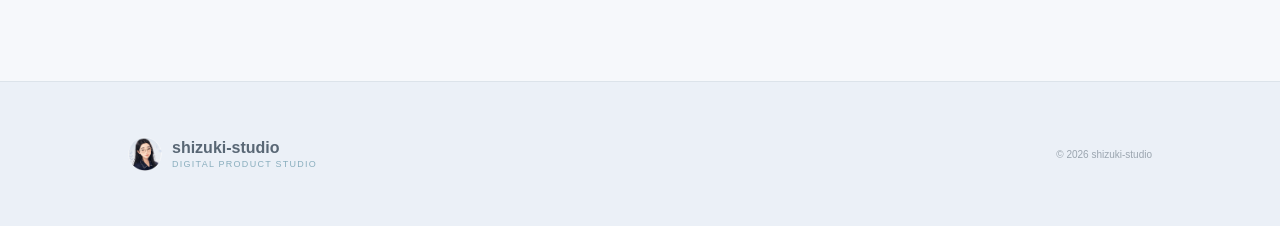
==== commit 2009a608: "Add files via upload" ====
--- a/articles/index.html
+++ b/articles/index.html
@@ -156,6 +156,30 @@
     Read Article →
   </span>
 </a>
+<a
+  href="css-website-howto.html"
+  class="article-card"
+  data-publish="2026-10-03T09:00:00+09:00"
+>
+  <div class="article-card-meta">
+    <span>WEB</span>
+    <time datetime="2026-10-03">2026.10.03</time>
+  </div>
+
+  <h2>
+    初心者向け｜CSSで<br>
+    Webサイトをデザインする方法【その2：CSS編】
+  </h2>
+
+  <p>
+    HTMLで作ったポートフォリオサイトにCSSを追加し、
+    文字や色、余白、レイアウトを整える方法を解説します。
+  </p>
+
+  <span class="article-read">
+    Read Article →
+  </span>
+</a>
     </section>
 
   </main>
